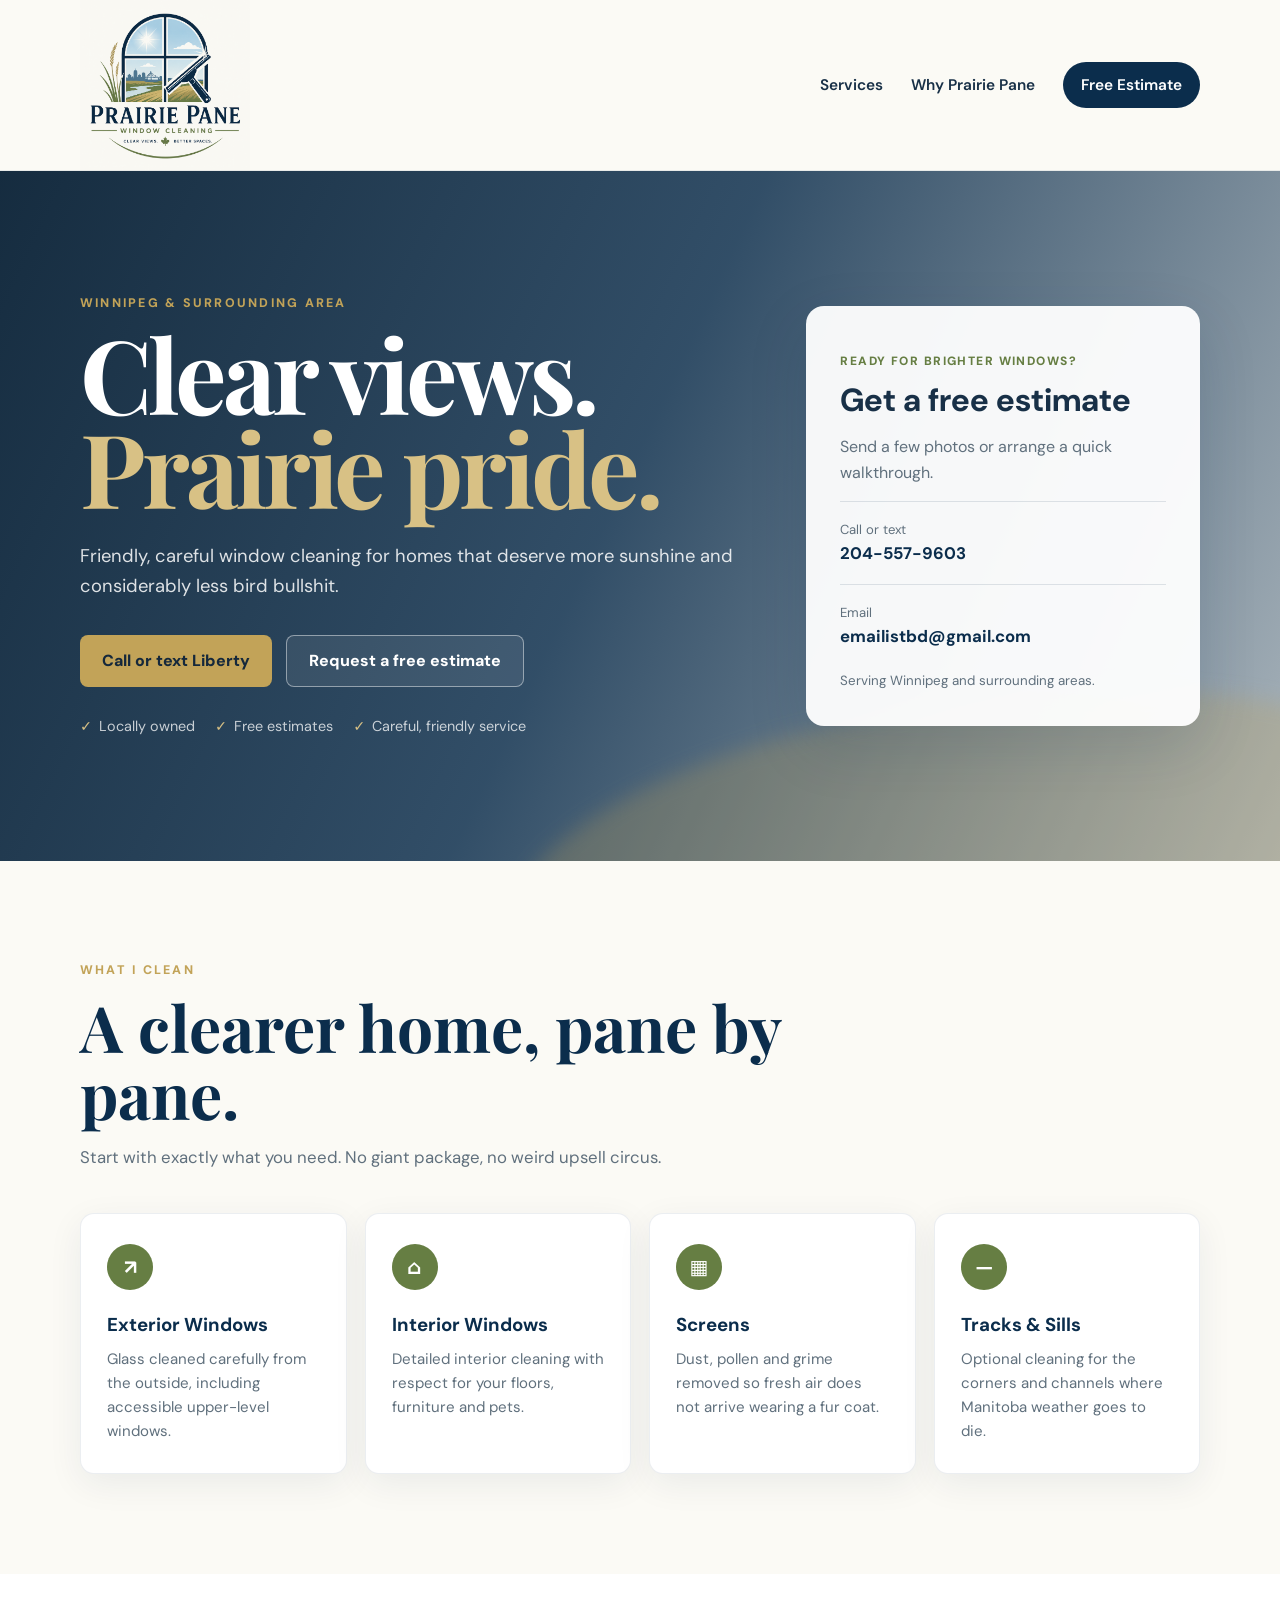
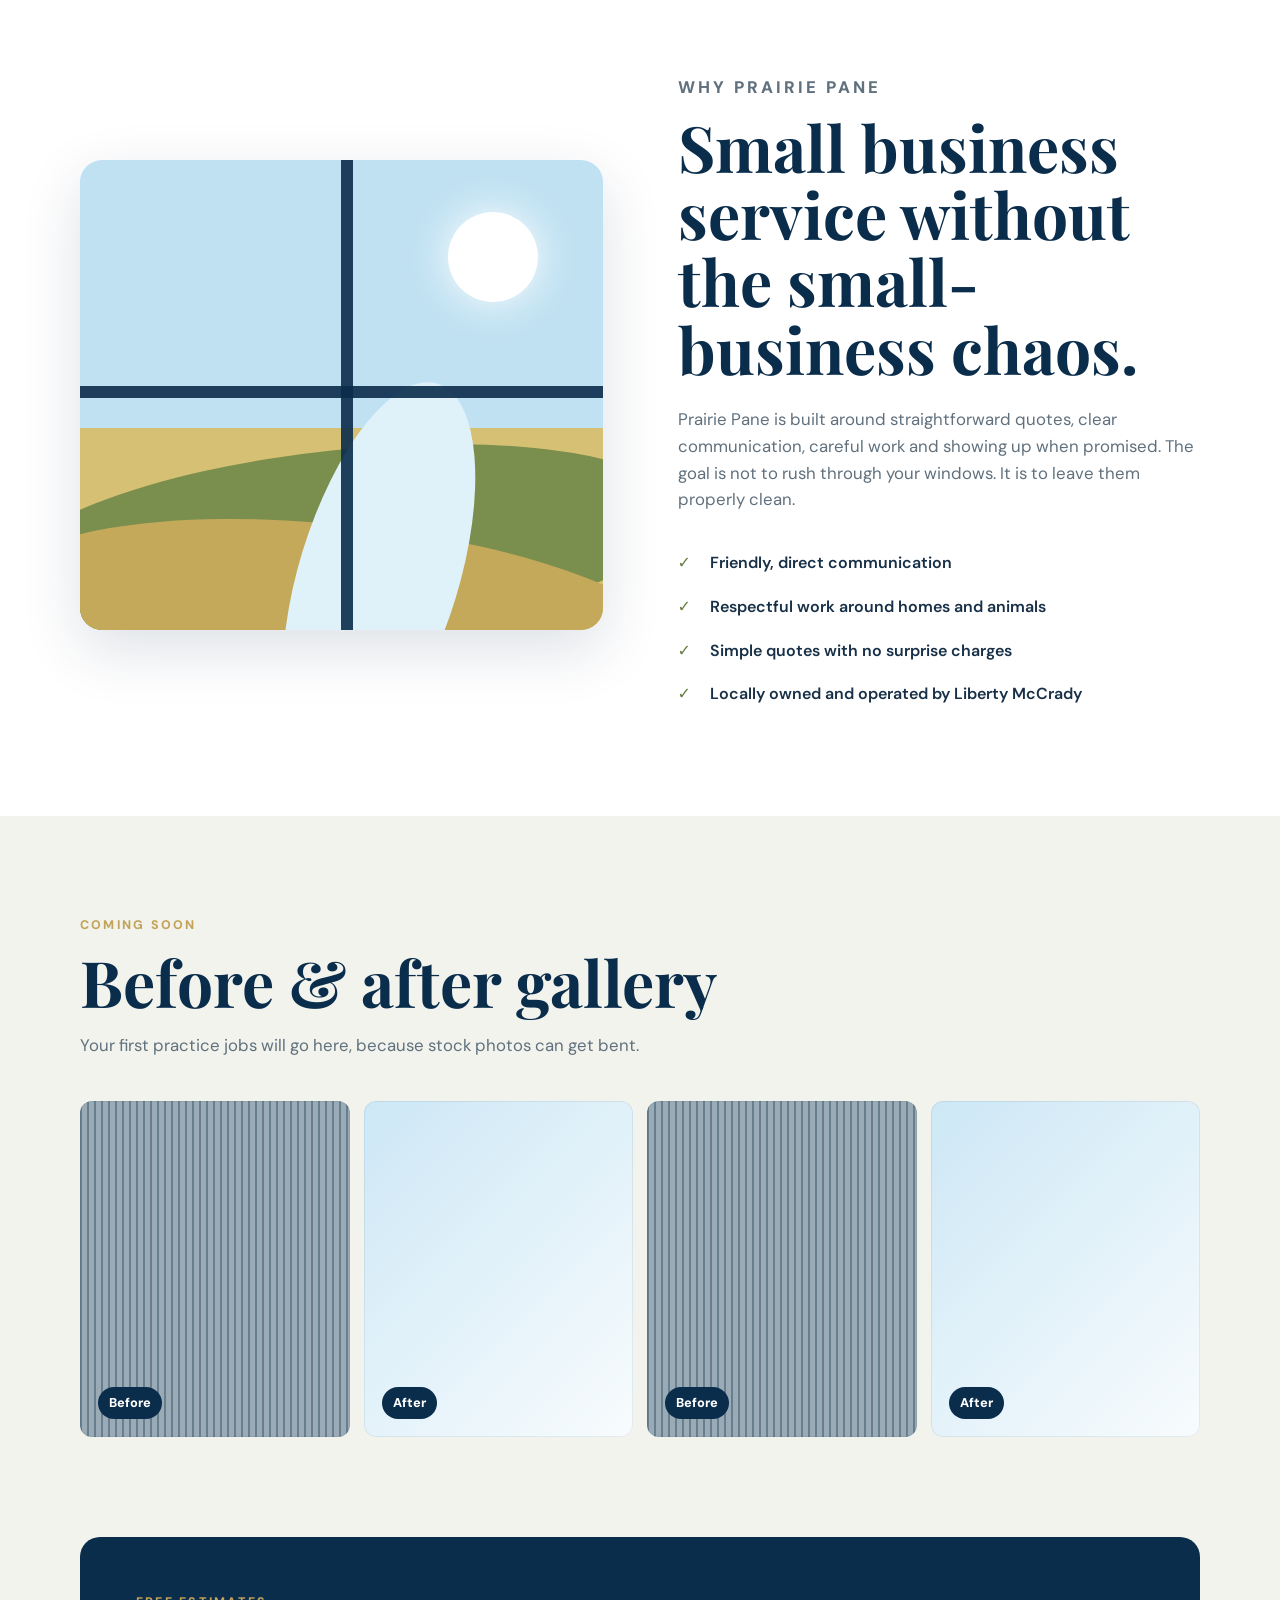
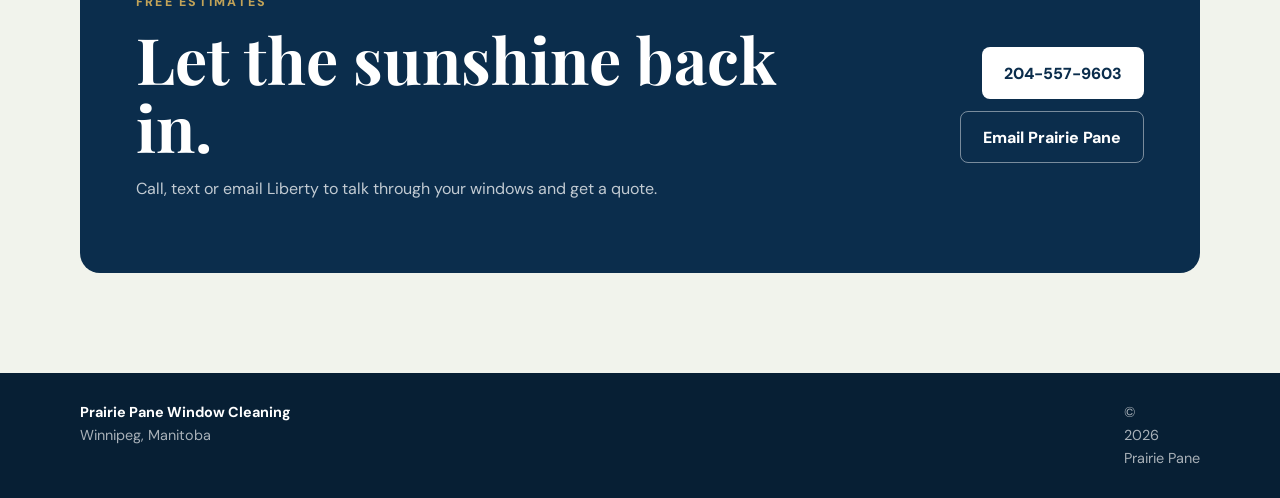
==== index.html @ 8c01111d "Add files via upload" ====
<!doctype html>
<html lang="en">
<head>
  <meta charset="utf-8">
  <meta name="viewport" content="width=device-width, initial-scale=1">
  <title>Prairie Pane Window Cleaning | Winnipeg</title>
  <meta name="description" content="Friendly, professional residential window cleaning in Winnipeg and surrounding areas. Interior, exterior, screens and tracks. Free estimates.">
  <link rel="preconnect" href="https://fonts.googleapis.com">
  <link rel="preconnect" href="https://fonts.gstatic.com" crossorigin>
  <link href="https://fonts.googleapis.com/css2?family=DM+Sans:wght@400;500;600;700&family=Playfair+Display:wght@700&display=swap" rel="stylesheet">
  <link rel="stylesheet" href="styles.css">
</head>
<body>
  <header class="site-header">
    <div class="shell nav-wrap">
      <a class="brand" href="#top" aria-label="Prairie Pane home">
        <img src="prairie-pane-logo.png" alt="Prairie Pane Window Cleaning logo">
      </a>
      <nav aria-label="Primary navigation">
        <a href="#services">Services</a>
        <a href="#about">Why Prairie Pane</a>
        <a href="#contact" class="nav-cta">Free Estimate</a>
      </nav>
    </div>
  </header>

  <main id="top">
    <section class="hero">
      <div class="hero-overlay"></div>
      <div class="shell hero-grid">
        <div class="hero-copy">
          <p class="eyebrow">Winnipeg & surrounding area</p>
          <h1>Clear views.<br><span>Prairie pride.</span></h1>
          <p class="hero-text">
            Friendly, careful window cleaning for homes that deserve more sunshine
            and considerably less bird bullshit.
          </p>
          <div class="hero-actions">
            <a class="button primary" href="tel:+12045579603">Call or text Liberty</a>
            <a class="button secondary" href="#contact">Request a free estimate</a>
          </div>
          <div class="trust-row" aria-label="Business highlights">
            <span>Locally owned</span>
            <span>Free estimates</span>
            <span>Careful, friendly service</span>
          </div>
        </div>

        <aside class="quote-card" aria-label="Contact Prairie Pane">
          <p class="quote-kicker">Ready for brighter windows?</p>
          <h2>Get a free estimate</h2>
          <p>Send a few photos or arrange a quick walkthrough.</p>
          <a class="contact-line" href="tel:+12045579603">
            <span>Call or text</span>
            <strong>204-557-9603</strong>
          </a>
          <a class="contact-line" href="mailto:emailistbd@gmail.com">
            <span>Email</span>
            <strong>emailistbd@gmail.com</strong>
          </a>
          <small>Serving Winnipeg and surrounding areas.</small>
        </aside>
      </div>
    </section>

    <section class="services section" id="services">
      <div class="shell">
        <p class="eyebrow">What I clean</p>
        <div class="section-heading">
          <h2>A clearer home, pane by pane.</h2>
          <p>Start with exactly what you need. No giant package, no weird upsell circus.</p>
        </div>

        <div class="service-grid">
          <article class="service-card">
            <div class="icon">↗</div>
            <h3>Exterior Windows</h3>
            <p>Glass cleaned carefully from the outside, including accessible upper-level windows.</p>
          </article>
          <article class="service-card">
            <div class="icon">⌂</div>
            <h3>Interior Windows</h3>
            <p>Detailed interior cleaning with respect for your floors, furniture and pets.</p>
          </article>
          <article class="service-card">
            <div class="icon">▦</div>
            <h3>Screens</h3>
            <p>Dust, pollen and grime removed so fresh air does not arrive wearing a fur coat.</p>
          </article>
          <article class="service-card">
            <div class="icon">—</div>
            <h3>Tracks & Sills</h3>
            <p>Optional cleaning for the corners and channels where Manitoba weather goes to die.</p>
          </article>
        </div>
      </div>
    </section>

    <section class="about section" id="about">
      <div class="shell about-grid">
        <div class="about-art" aria-hidden="true">
          <div class="sun"></div>
          <div class="field field-one"></div>
          <div class="field field-two"></div>
          <div class="river"></div>
          <div class="window-lines"></div>
        </div>
        <div class="about-copy">
          <p class="eyebrow">Why Prairie Pane</p>
          <h2>Small business service without the small-business chaos.</h2>
          <p>
            Prairie Pane is built around straightforward quotes, clear communication,
            careful work and showing up when promised. The goal is not to rush through
            your windows. It is to leave them properly clean.
          </p>
          <ul class="check-list">
            <li>Friendly, direct communication</li>
            <li>Respectful work around homes and animals</li>
            <li>Simple quotes with no surprise charges</li>
            <li>Locally owned and operated by Liberty McCrady</li>
          </ul>
        </div>
      </div>
    </section>

    <section class="gallery section">
      <div class="shell">
        <p class="eyebrow">Coming soon</p>
        <div class="section-heading">
          <h2>Before & after gallery</h2>
          <p>Your first practice jobs will go here, because stock photos can get bent.</p>
        </div>
        <div class="gallery-grid">
          <div class="placeholder"><span>Before</span></div>
          <div class="placeholder clean"><span>After</span></div>
          <div class="placeholder"><span>Before</span></div>
          <div class="placeholder clean"><span>After</span></div>
        </div>
      </div>
    </section>

    <section class="contact section" id="contact">
      <div class="shell contact-box">
        <div>
          <p class="eyebrow">Free estimates</p>
          <h2>Let the sunshine back in.</h2>
          <p>Call, text or email Liberty to talk through your windows and get a quote.</p>
        </div>
        <div class="contact-actions">
          <a class="button light" href="tel:+12045579603">204-557-9603</a>
          <a class="button outline-light" href="mailto:emailistbd@gmail.com">Email Prairie Pane</a>
        </div>
      </div>
    </section>
  </main>

  <footer>
    <div class="shell footer-wrap">
      <div>
        <strong>Prairie Pane Window Cleaning</strong>
        <span>Winnipeg, Manitoba</span>
      </div>
      <div>
        <span>© <span id="year"></span> Prairie Pane</span>
      </div>
    </div>
  </footer>

  <script>
    document.getElementById('year').textContent = new Date().getFullYear();
  </script>
</body>
</html>
---- styles.css ----
:root {
  --navy: #0b2d4c;
  --navy-2: #123c61;
  --green: #667e43;
  --gold: #c2a358;
  --sky: #dfeff8;
  --cream: #fbfaf5;
  --ink: #183047;
  --muted: #60707d;
  --white: #ffffff;
  --shadow: 0 20px 60px rgba(11, 45, 76, .14);
}

* { box-sizing: border-box; }

html { scroll-behavior: smooth; }

body {
  margin: 0;
  font-family: "DM Sans", system-ui, sans-serif;
  color: var(--ink);
  background: var(--cream);
  line-height: 1.6;
}

img { max-width: 100%; }

a { color: inherit; }

.shell {
  width: min(1120px, calc(100% - 40px));
  margin: 0 auto;
}

.site-header {
  position: sticky;
  top: 0;
  z-index: 50;
  background: rgba(251, 250, 245, .94);
  border-bottom: 1px solid rgba(11, 45, 76, .08);
  backdrop-filter: blur(12px);
}

.nav-wrap {
  min-height: 82px;
  display: flex;
  align-items: center;
  justify-content: space-between;
  gap: 30px;
}

.brand img {
  width: 170px;
  display: block;
  mix-blend-mode: multiply;
}

nav {
  display: flex;
  align-items: center;
  gap: 28px;
}

nav a {
  text-decoration: none;
  font-weight: 600;
  font-size: .96rem;
}

.nav-cta {
  padding: 11px 18px;
  color: var(--white);
  background: var(--navy);
  border-radius: 999px;
}

.hero {
  position: relative;
  overflow: hidden;
  background:
    linear-gradient(115deg, rgba(7,31,52,.94) 0%, rgba(11,45,76,.84) 48%, rgba(11,45,76,.34) 100%),
    url("https://images.unsplash.com/photo-1500382017468-9049fed747ef?auto=format&fit=crop&w=1900&q=85") center/cover;
  color: white;
}

.hero::after {
  content: "";
  position: absolute;
  inset: auto -12% -160px 40%;
  height: 320px;
  background: rgba(194,163,88,.25);
  transform: rotate(-8deg);
  border-radius: 50%;
  filter: blur(10px);
}

.hero-grid {
  min-height: 690px;
  padding: 90px 0;
  display: grid;
  grid-template-columns: 1.25fr .75fr;
  gap: 70px;
  align-items: center;
  position: relative;
  z-index: 2;
}

.eyebrow {
  margin: 0 0 12px;
  color: var(--gold);
  text-transform: uppercase;
  letter-spacing: .18em;
  font-size: .78rem;
  font-weight: 800;
}

.hero h1,
.section h2 {
  font-family: "Playfair Display", Georgia, serif;
}

.hero h1 {
  margin: 0;
  font-size: clamp(3.6rem, 8vw, 6.7rem);
  line-height: .92;
  letter-spacing: -.04em;
}

.hero h1 span { color: #d8c185; }

.hero-text {
  max-width: 670px;
  margin: 28px 0 0;
  color: rgba(255,255,255,.85);
  font-size: 1.15rem;
}

.hero-actions {
  margin-top: 34px;
  display: flex;
  flex-wrap: wrap;
  gap: 14px;
}

.button {
  display: inline-flex;
  justify-content: center;
  align-items: center;
  min-height: 52px;
  padding: 0 22px;
  border-radius: 8px;
  text-decoration: none;
  font-weight: 800;
}

.primary { background: var(--gold); color: #15283b; }
.secondary { border: 1px solid rgba(255,255,255,.45); color: white; background: rgba(255,255,255,.08); }

.trust-row {
  display: flex;
  flex-wrap: wrap;
  gap: 20px;
  margin-top: 28px;
  color: rgba(255,255,255,.75);
  font-size: .9rem;
}

.trust-row span::before {
  content: "✓";
  color: #d8c185;
  margin-right: 7px;
  font-weight: 900;
}

.quote-card {
  padding: 34px;
  color: var(--ink);
  background: rgba(255,255,255,.95);
  border-radius: 18px;
  box-shadow: var(--shadow);
}

.quote-card h2 { margin: 5px 0 7px; font-size: 2rem; line-height: 1.1; }
.quote-card > p { color: var(--muted); }
.quote-kicker { color: var(--green) !important; font-weight: 800; text-transform: uppercase; font-size: .75rem; letter-spacing: .12em; }

.contact-line {
  display: block;
  padding: 17px 0;
  text-decoration: none;
  border-top: 1px solid rgba(11,45,76,.12);
}

.contact-line span,
.contact-line strong { display: block; }
.contact-line span { color: var(--muted); font-size: .82rem; }
.contact-line strong { color: var(--navy); font-size: 1.05rem; }

.quote-card small { color: var(--muted); }

.section { padding: 100px 0; }

.section-heading {
  max-width: 740px;
  margin-bottom: 42px;
}

.section h2 {
  margin: 0;
  color: var(--navy);
  font-size: clamp(2.3rem, 5vw, 4rem);
  line-height: 1.05;
}

.section-heading p,
.about-copy > p {
  color: var(--muted);
  font-size: 1.05rem;
}

.service-grid {
  display: grid;
  grid-template-columns: repeat(4, 1fr);
  gap: 18px;
}

.service-card {
  padding: 30px 26px;
  background: white;
  border: 1px solid rgba(11,45,76,.08);
  border-radius: 14px;
  box-shadow: 0 10px 35px rgba(11,45,76,.07);
}

.service-card .icon {
  width: 46px;
  height: 46px;
  display: grid;
  place-items: center;
  color: white;
  background: var(--green);
  border-radius: 50%;
  font-size: 1.25rem;
  font-weight: 800;
}

.service-card h3 { margin: 20px 0 7px; color: var(--navy); }
.service-card p { margin: 0; color: var(--muted); font-size: .94rem; }

.about { background: white; }

.about-grid {
  display: grid;
  grid-template-columns: 1fr 1fr;
  gap: 75px;
  align-items: center;
}

.about-art {
  position: relative;
  min-height: 470px;
  overflow: hidden;
  border-radius: 22px;
  background: linear-gradient(#bfe1f2 0 57%, #d5c073 57%);
  box-shadow: var(--shadow);
}

.sun {
  position: absolute;
  width: 90px;
  height: 90px;
  top: 52px;
  right: 65px;
  border-radius: 50%;
  background: white;
  box-shadow: 0 0 45px white;
}

.field {
  position: absolute;
  width: 130%;
  height: 190px;
  left: -15%;
  bottom: -45px;
  border-radius: 50%;
  transform: rotate(-6deg);
}

.field-one { background: #7a8f4d; bottom: -10px; }
.field-two { background: #c5a95b; bottom: -85px; transform: rotate(6deg); }

.river {
  position: absolute;
  width: 160px;
  height: 400px;
  left: 42%;
  bottom: -145px;
  background: #dff2fa;
  border-radius: 50%;
  transform: rotate(17deg);
}

.window-lines::before,
.window-lines::after {
  content: "";
  position: absolute;
  background: var(--navy);
  opacity: .9;
}

.window-lines::before { width: 12px; height: 100%; left: 50%; top: 0; }
.window-lines::after { height: 12px; width: 100%; left: 0; top: 48%; }

.about-copy h2 { margin-bottom: 24px; }

.check-list {
  list-style: none;
  padding: 0;
  margin: 28px 0 0;
}

.check-list li {
  position: relative;
  padding: 9px 0 9px 32px;
  font-weight: 600;
}

.check-list li::before {
  content: "✓";
  position: absolute;
  left: 0;
  color: var(--green);
  font-weight: 900;
}

.gallery { background: #f1f3ec; }

.gallery-grid {
  display: grid;
  grid-template-columns: repeat(4, 1fr);
  gap: 14px;
}

.placeholder {
  aspect-ratio: 4/5;
  border-radius: 12px;
  background:
    linear-gradient(rgba(11,45,76,.3), rgba(11,45,76,.3)),
    repeating-linear-gradient(90deg, #8fa2aa 0 2px, #d8e1e4 2px 7px);
  display: grid;
  place-items: end start;
  padding: 18px;
  box-shadow: inset 0 0 0 1px rgba(11,45,76,.08);
}

.placeholder.clean {
  background:
    linear-gradient(rgba(255,255,255,.1), rgba(255,255,255,.1)),
    linear-gradient(135deg, #c7e5f4, #f7fbfd);
}

.placeholder span {
  padding: 6px 11px;
  border-radius: 999px;
  color: white;
  background: var(--navy);
  font-size: .8rem;
  font-weight: 800;
}

.contact { padding-top: 0; background: #f1f3ec; }

.contact-box {
  padding: 56px;
  border-radius: 20px;
  background: var(--navy);
  color: white;
  display: flex;
  justify-content: space-between;
  gap: 30px;
  align-items: center;
}

.contact-box h2 { color: white; }
.contact-box p:not(.eyebrow) { color: rgba(255,255,255,.75); }

.contact-actions {
  display: flex;
  flex-wrap: wrap;
  gap: 12px;
  justify-content: flex-end;
}

.light { background: white; color: var(--navy); }
.outline-light { border: 1px solid rgba(255,255,255,.45); color: white; }

footer {
  padding: 28px 0;
  background: #071f34;
  color: rgba(255,255,255,.65);
  font-size: .9rem;
}

.footer-wrap {
  display: flex;
  justify-content: space-between;
  gap: 20px;
}

.footer-wrap strong,
.footer-wrap span { display: block; }
.footer-wrap strong { color: white; }

@media (max-width: 880px) {
  nav a:not(.nav-cta) { display: none; }
  .hero-grid,
  .about-grid { grid-template-columns: 1fr; }
  .hero-grid { gap: 35px; padding: 70px 0; }
  .service-grid,
  .gallery-grid { grid-template-columns: repeat(2, 1fr); }
  .contact-box { align-items: flex-start; flex-direction: column; }
  .contact-actions { justify-content: flex-start; }
}

@media (max-width: 560px) {
  .shell { width: min(100% - 28px, 1120px); }
  .brand img { width: 135px; }
  .nav-wrap { min-height: 70px; }
  .nav-cta { padding: 9px 13px; font-size: .84rem; }
  .hero h1 { font-size: 3.4rem; }
  .service-grid,
  .gallery-grid { grid-template-columns: 1fr; }
  .section { padding: 75px 0; }
  .about-art { min-height: 360px; }
  .contact-box { padding: 36px 25px; }
  .footer-wrap { flex-direction: column; }
}
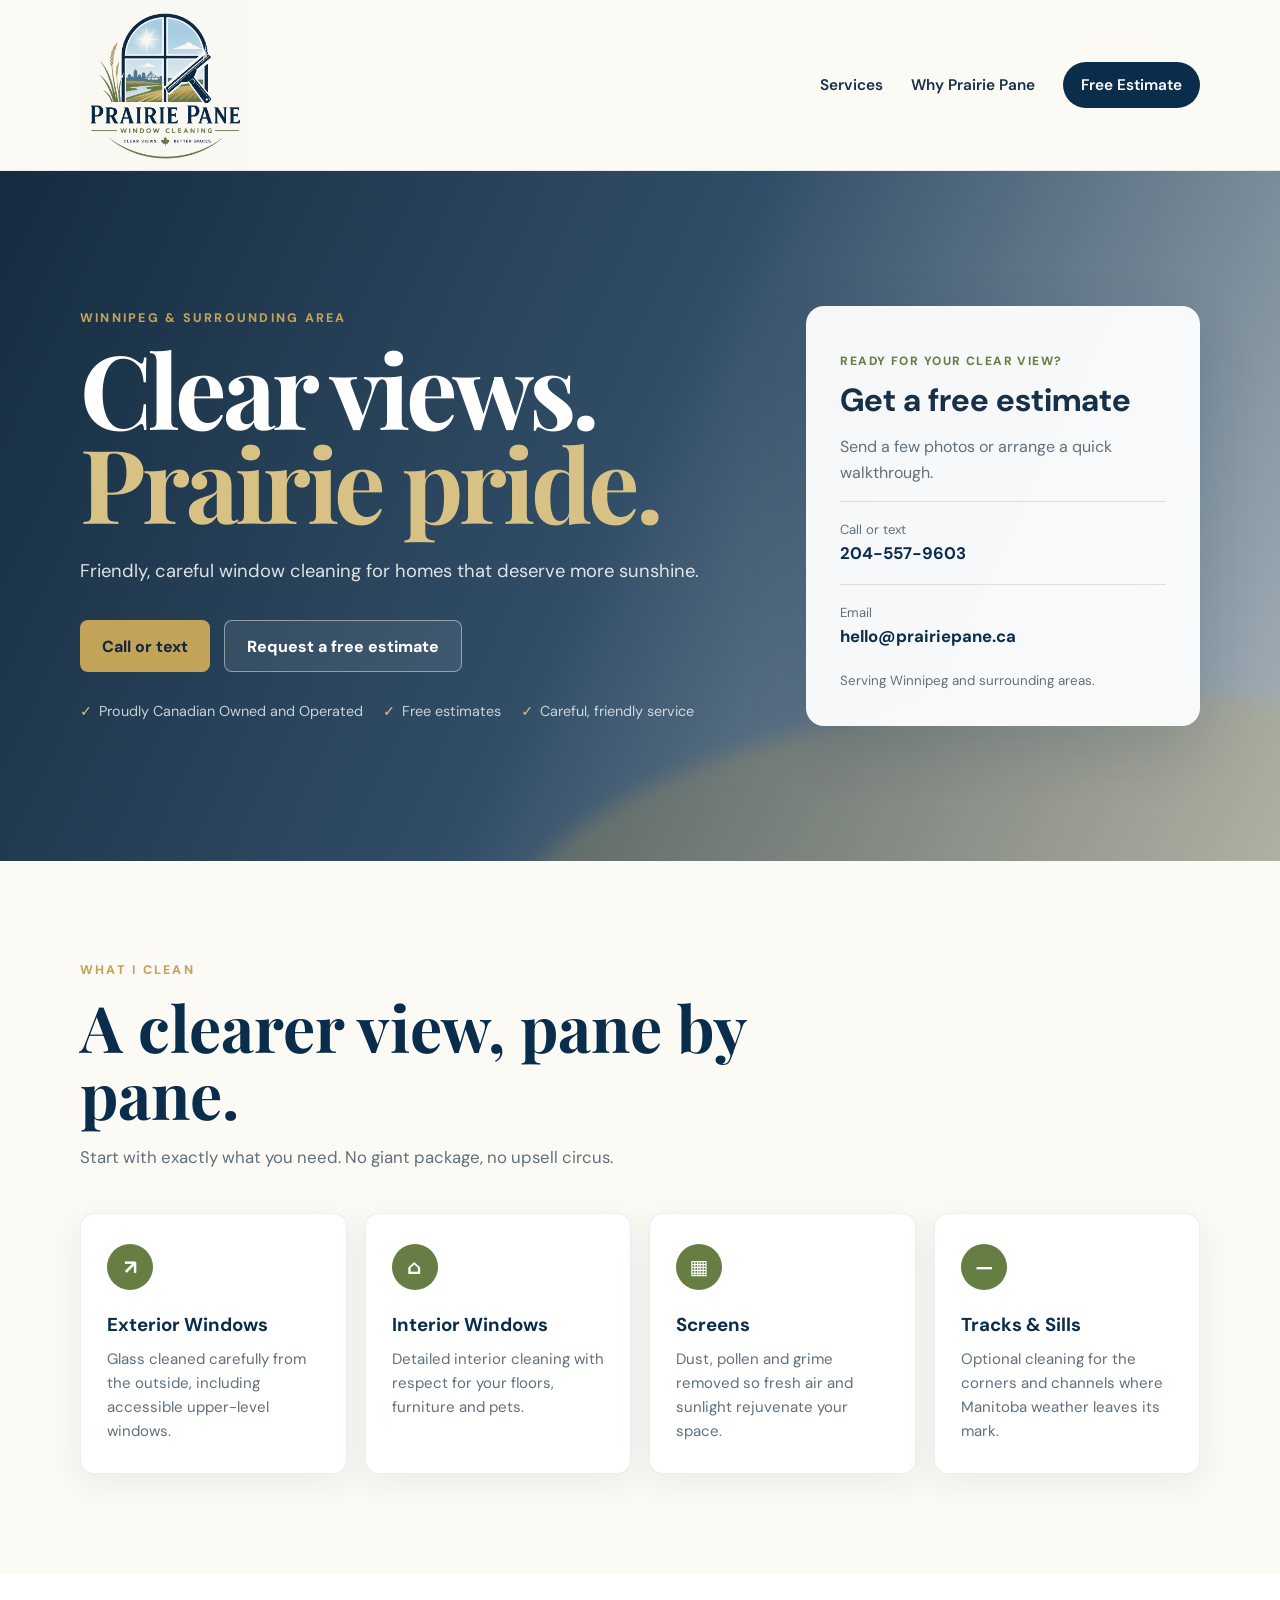
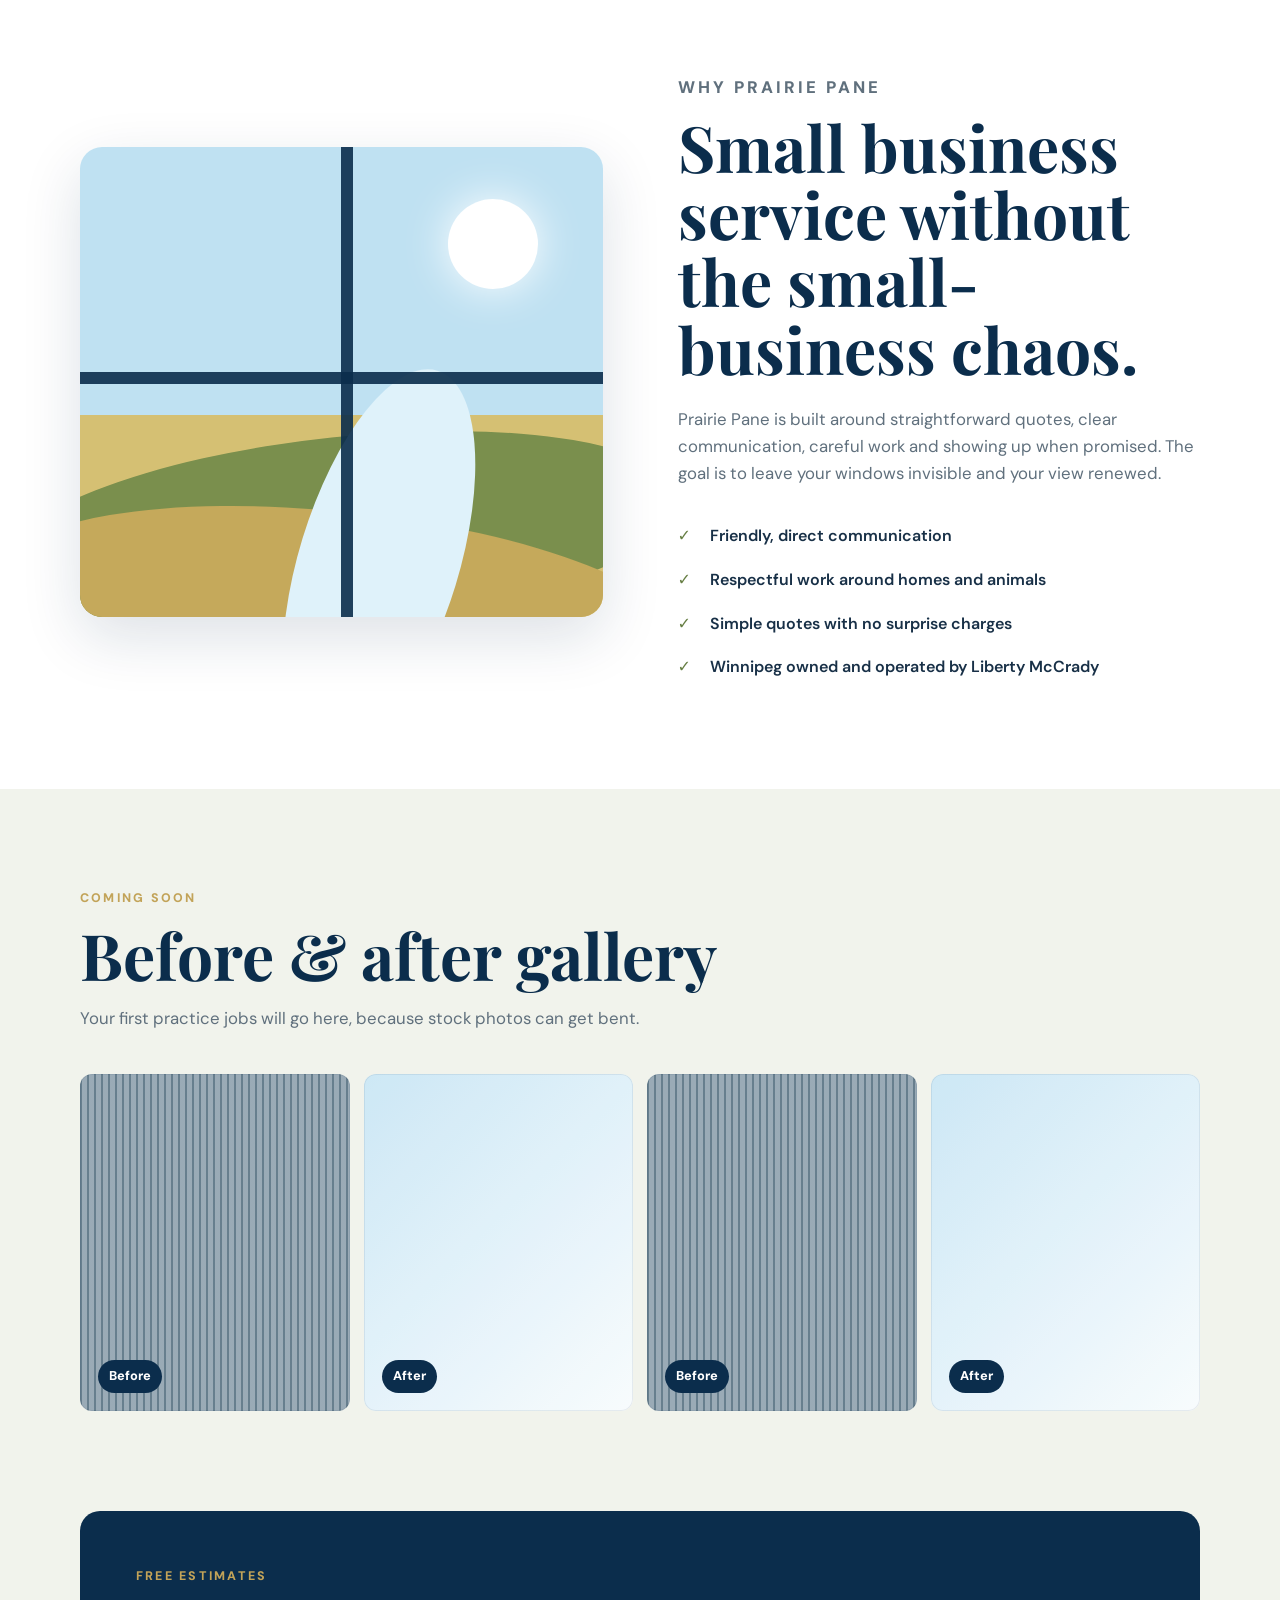
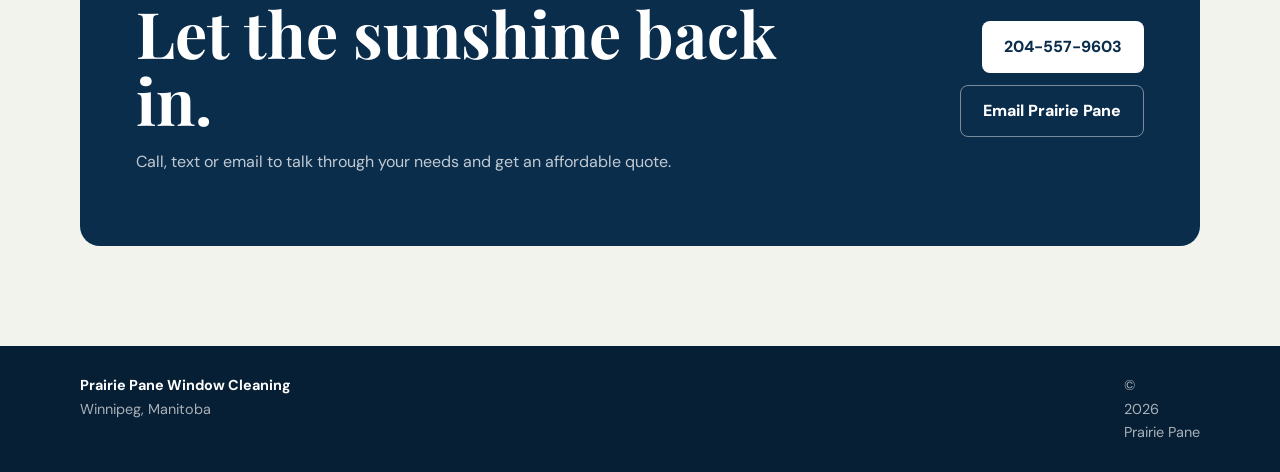
==== commit 13ea8855: "Add files via upload" ====
--- a/index.html
+++ b/index.html
@@ -4,7 +4,7 @@
   <meta charset="utf-8">
   <meta name="viewport" content="width=device-width, initial-scale=1">
   <title>Prairie Pane Window Cleaning | Winnipeg</title>
-  <meta name="description" content="Friendly, professional residential window cleaning in Winnipeg and surrounding areas. Interior, exterior, screens and tracks. Free estimates.">
+  <meta name="description" content="Friendly, professional window cleaning in Winnipeg and surrounding areas. Interior, exterior, screens and tracks. Free estimates.">
   <link rel="preconnect" href="https://fonts.googleapis.com">
   <link rel="preconnect" href="https://fonts.gstatic.com" crossorigin>
   <link href="https://fonts.googleapis.com/css2?family=DM+Sans:wght@400;500;600;700&family=Playfair+Display:wght@700&display=swap" rel="stylesheet">
@@ -32,31 +32,30 @@
           <p class="eyebrow">Winnipeg & surrounding area</p>
           <h1>Clear views.<br><span>Prairie pride.</span></h1>
           <p class="hero-text">
-            Friendly, careful window cleaning for homes that deserve more sunshine
-            and considerably less bird bullshit.
+            Friendly, careful window cleaning for homes that deserve more sunshine.
           </p>
           <div class="hero-actions">
-            <a class="button primary" href="tel:+12045579603">Call or text Liberty</a>
+            <a class="button primary" href="tel:+12045579603">Call or text</a>
             <a class="button secondary" href="#contact">Request a free estimate</a>
           </div>
           <div class="trust-row" aria-label="Business highlights">
-            <span>Locally owned</span>
+            <span>Proudly Canadian Owned and Operated</span>
             <span>Free estimates</span>
             <span>Careful, friendly service</span>
           </div>
         </div>
 
         <aside class="quote-card" aria-label="Contact Prairie Pane">
-          <p class="quote-kicker">Ready for brighter windows?</p>
+          <p class="quote-kicker">Ready for your clear view?</p>
           <h2>Get a free estimate</h2>
           <p>Send a few photos or arrange a quick walkthrough.</p>
           <a class="contact-line" href="tel:+12045579603">
             <span>Call or text</span>
             <strong>204-557-9603</strong>
           </a>
-          <a class="contact-line" href="mailto:emailistbd@gmail.com">
+          <a class="contact-line" href="mailto:hello@prairiepane.ca">
             <span>Email</span>
-            <strong>emailistbd@gmail.com</strong>
+            <strong>hello@prairiepane.ca</strong>
           </a>
           <small>Serving Winnipeg and surrounding areas.</small>
         </aside>
@@ -67,8 +66,8 @@
       <div class="shell">
         <p class="eyebrow">What I clean</p>
         <div class="section-heading">
-          <h2>A clearer home, pane by pane.</h2>
-          <p>Start with exactly what you need. No giant package, no weird upsell circus.</p>
+          <h2>A clearer view, pane by pane.</h2>
+          <p>Start with exactly what you need. No giant package, no upsell circus.</p>
         </div>
 
         <div class="service-grid">
@@ -85,12 +84,12 @@
           <article class="service-card">
             <div class="icon">▦</div>
             <h3>Screens</h3>
-            <p>Dust, pollen and grime removed so fresh air does not arrive wearing a fur coat.</p>
+            <p>Dust, pollen and grime removed so fresh air and sunlight rejuvenate your space.</p>
           </article>
           <article class="service-card">
             <div class="icon">—</div>
             <h3>Tracks & Sills</h3>
-            <p>Optional cleaning for the corners and channels where Manitoba weather goes to die.</p>
+            <p>Optional cleaning for the corners and channels where Manitoba weather leaves its mark.</p>
           </article>
         </div>
       </div>
@@ -110,14 +109,13 @@
           <h2>Small business service without the small-business chaos.</h2>
           <p>
             Prairie Pane is built around straightforward quotes, clear communication,
-            careful work and showing up when promised. The goal is not to rush through
-            your windows. It is to leave them properly clean.
+            careful work and showing up when promised. The goal is to leave your windows invisible and your view renewed.
           </p>
           <ul class="check-list">
             <li>Friendly, direct communication</li>
             <li>Respectful work around homes and animals</li>
             <li>Simple quotes with no surprise charges</li>
-            <li>Locally owned and operated by Liberty McCrady</li>
+            <li>Winnipeg owned and operated by Liberty McCrady</li>
           </ul>
         </div>
       </div>
@@ -144,11 +142,11 @@
         <div>
           <p class="eyebrow">Free estimates</p>
           <h2>Let the sunshine back in.</h2>
-          <p>Call, text or email Liberty to talk through your windows and get a quote.</p>
+          <p>Call, text or email to talk through your needs and get an affordable quote.</p>
         </div>
         <div class="contact-actions">
           <a class="button light" href="tel:+12045579603">204-557-9603</a>
-          <a class="button outline-light" href="mailto:emailistbd@gmail.com">Email Prairie Pane</a>
+          <a class="button outline-light" href="mailto:hello@prairiepane.ca">Email Prairie Pane</a>
         </div>
       </div>
     </section>
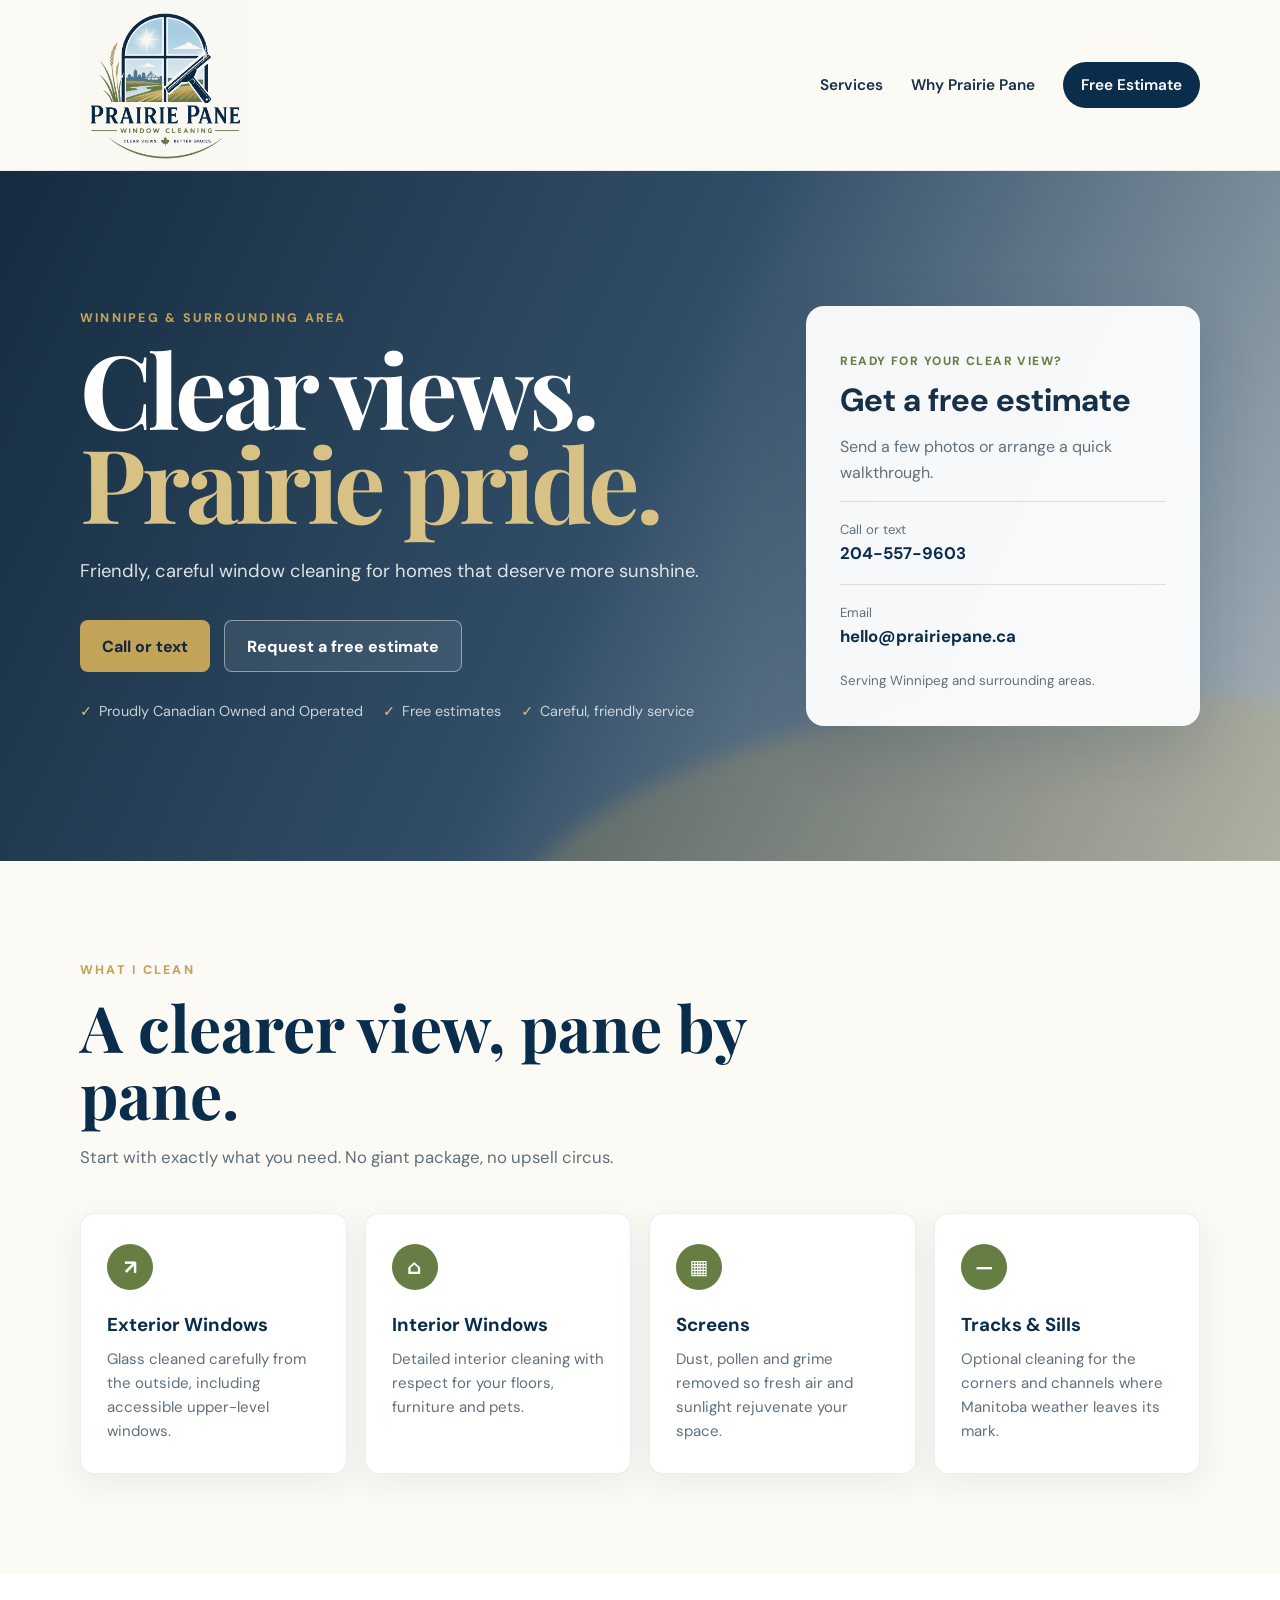
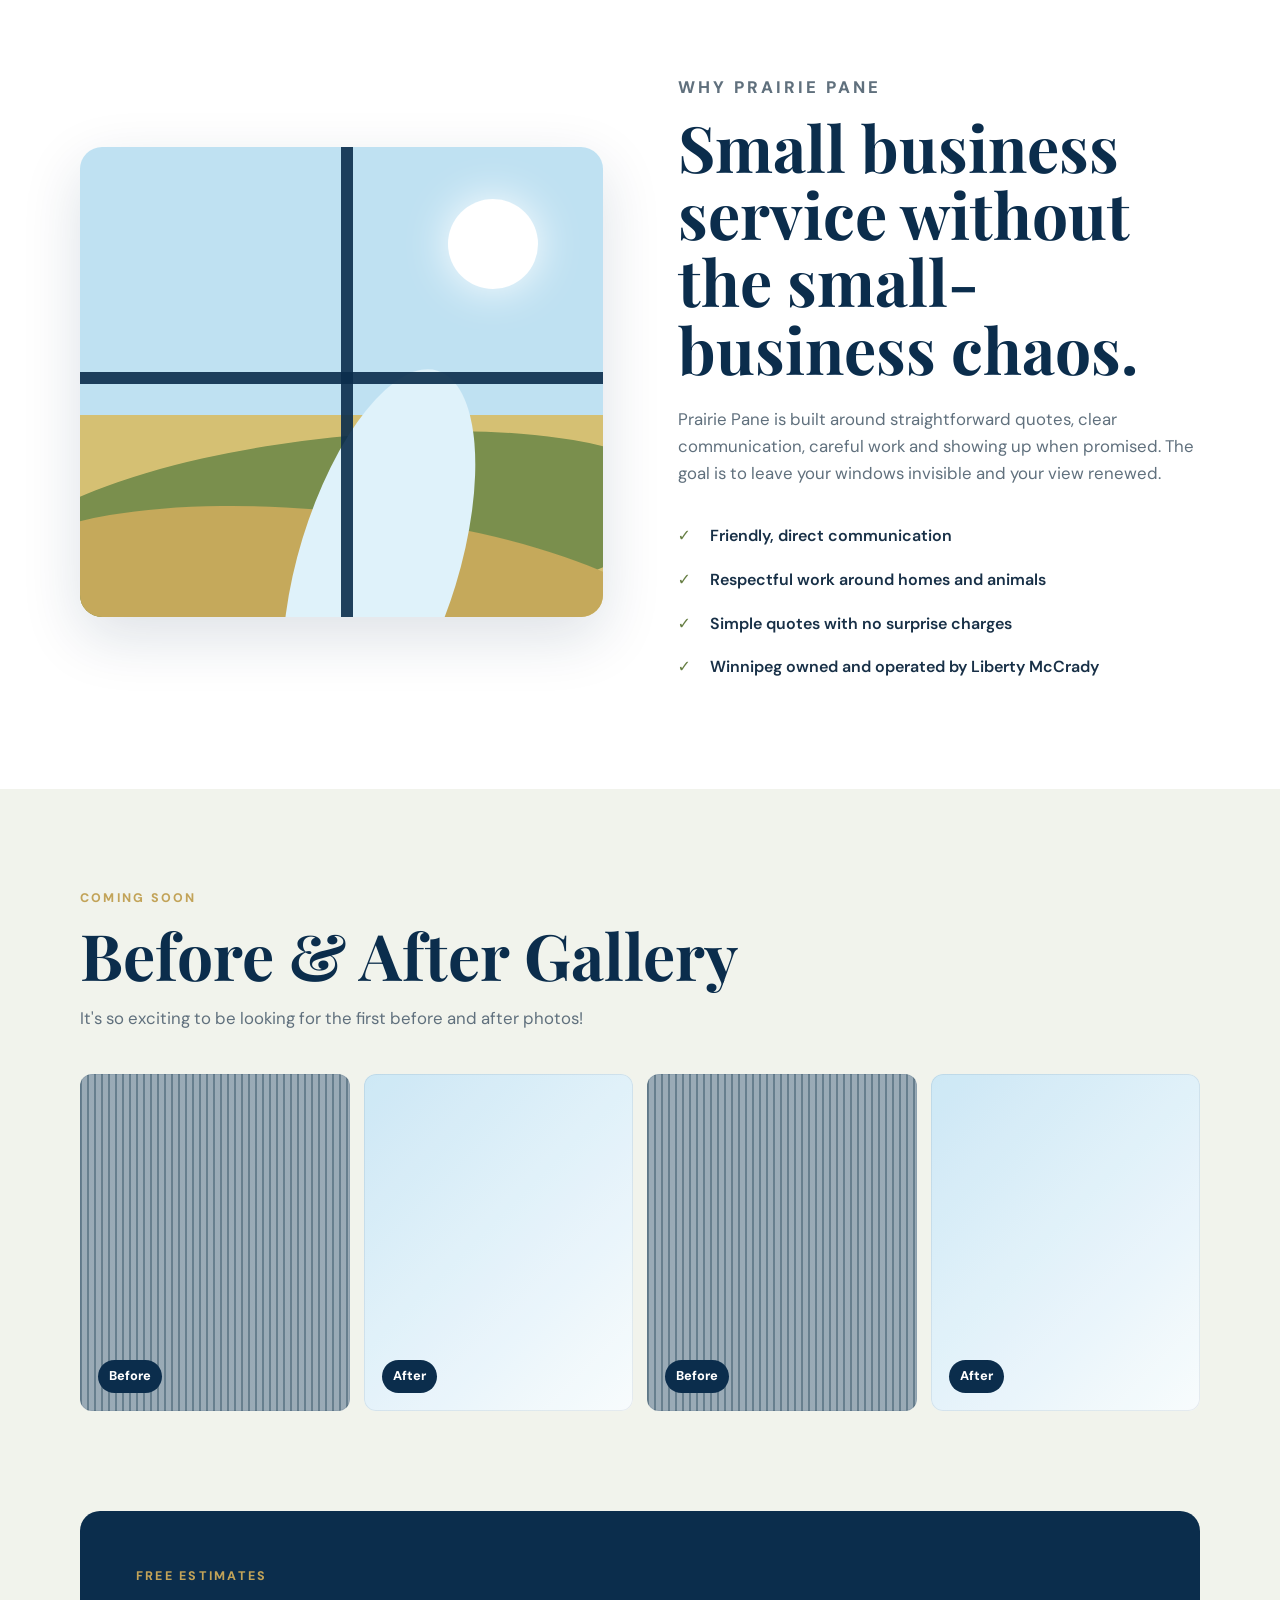
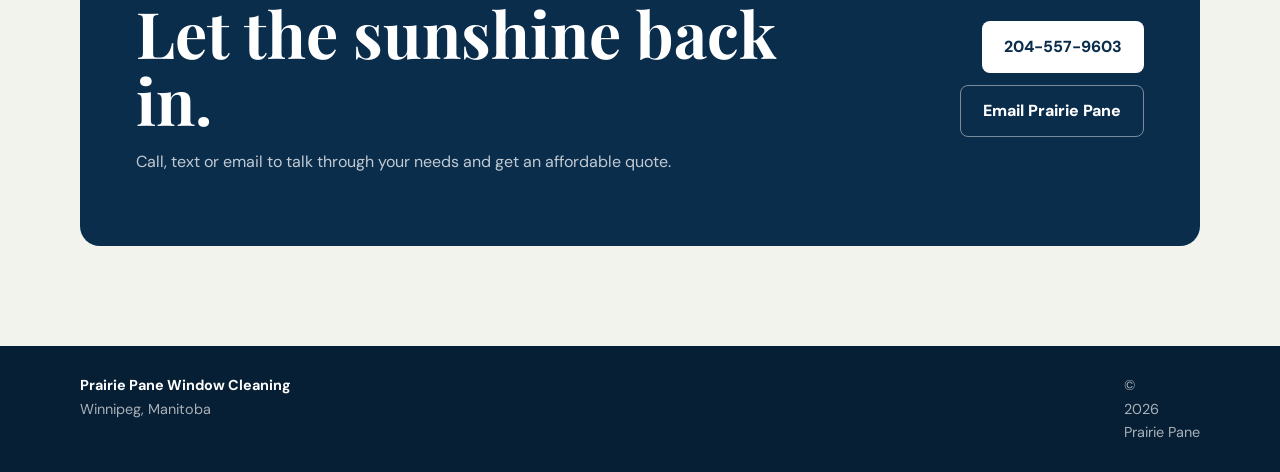
==== commit fd29e99b: "Add files via upload" ====
--- a/index.html
+++ b/index.html
@@ -123,10 +123,10 @@
 
     <section class="gallery section">
       <div class="shell">
-        <p class="eyebrow">Coming soon</p>
+        <p class="eyebrow">Coming Soon</p>
         <div class="section-heading">
-          <h2>Before & after gallery</h2>
-          <p>Your first practice jobs will go here, because stock photos can get bent.</p>
+          <h2>Before & After Gallery</h2>
+          <p>It's so exciting to be looking for the first before and after photos!</p>
         </div>
         <div class="gallery-grid">
           <div class="placeholder"><span>Before</span></div>
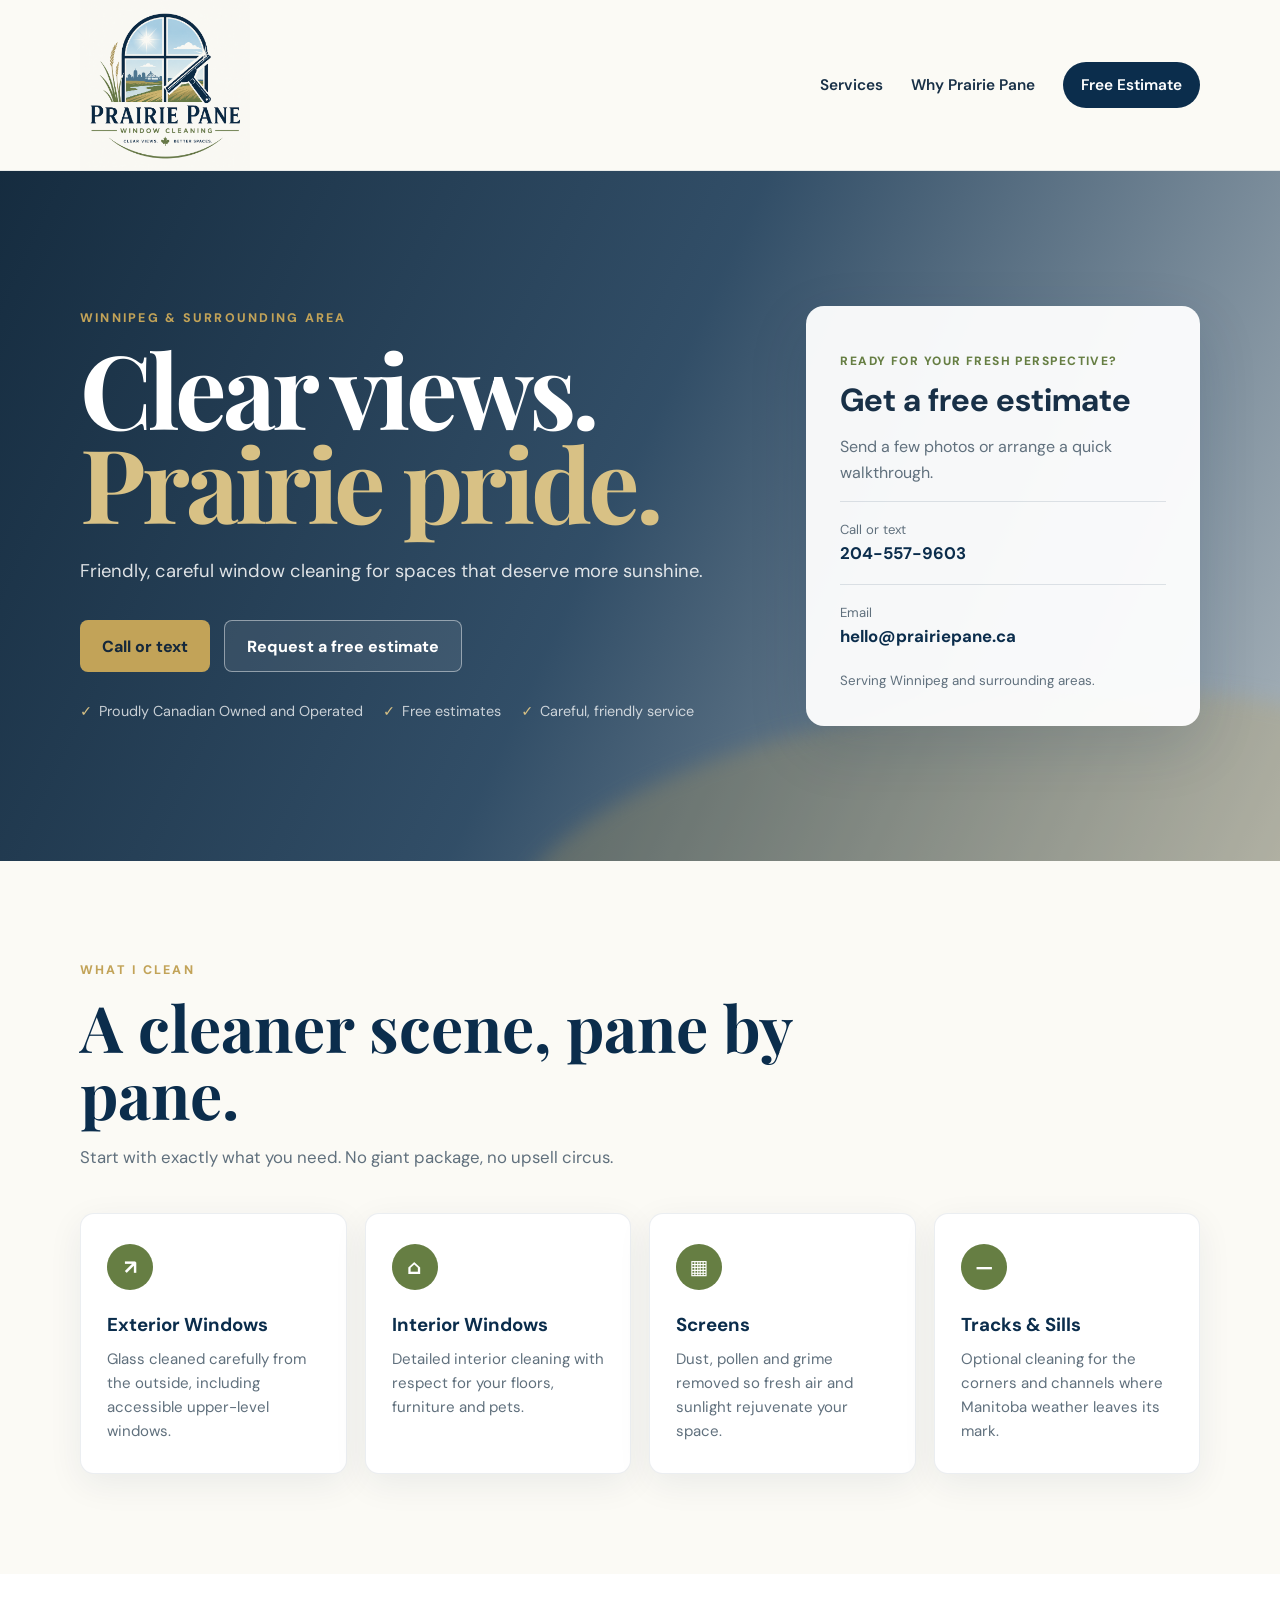
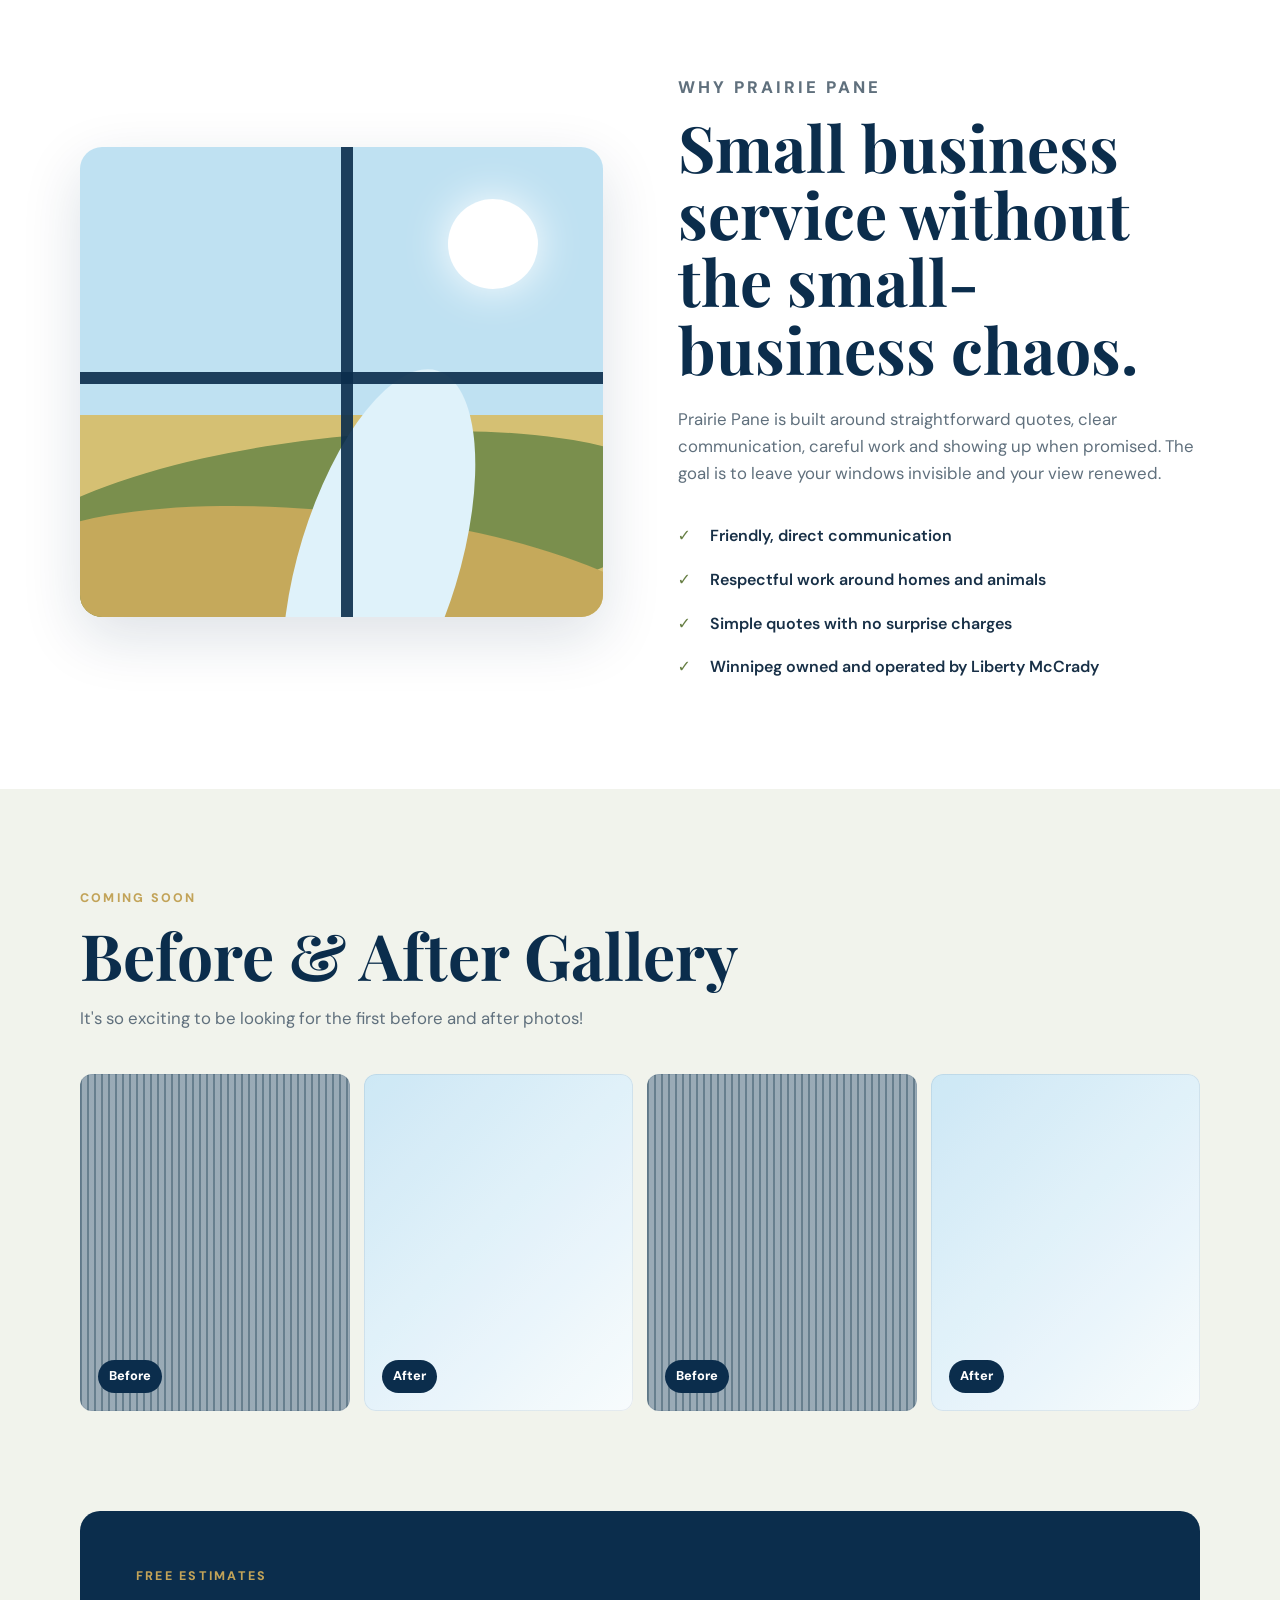
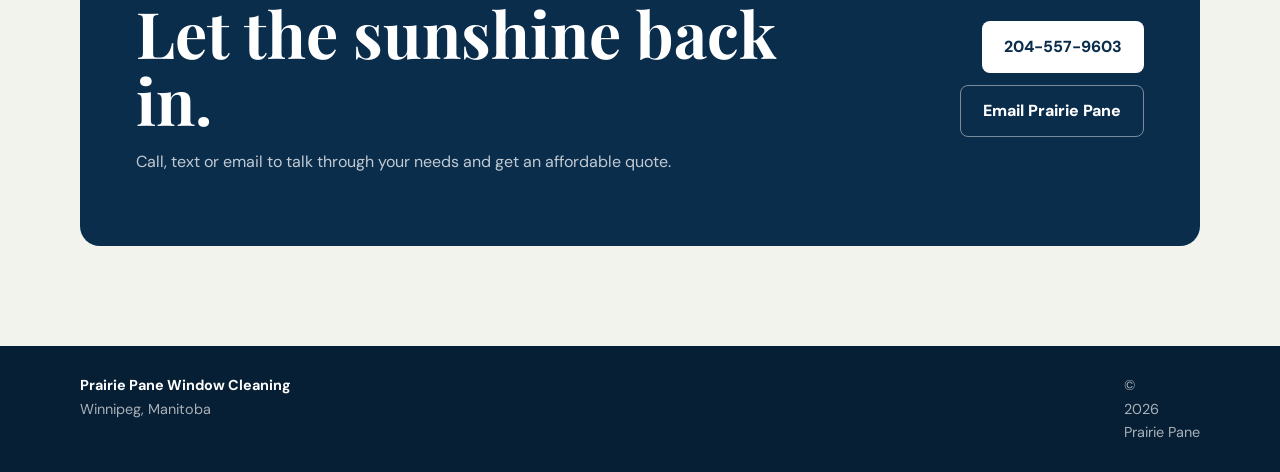
==== commit 9cf95f4d: "Add files via upload" ====
--- a/index.html
+++ b/index.html
@@ -32,7 +32,7 @@
           <p class="eyebrow">Winnipeg & surrounding area</p>
           <h1>Clear views.<br><span>Prairie pride.</span></h1>
           <p class="hero-text">
-            Friendly, careful window cleaning for homes that deserve more sunshine.
+            Friendly, careful window cleaning for spaces that deserve more sunshine.
           </p>
           <div class="hero-actions">
             <a class="button primary" href="tel:+12045579603">Call or text</a>
@@ -46,7 +46,7 @@
         </div>
 
         <aside class="quote-card" aria-label="Contact Prairie Pane">
-          <p class="quote-kicker">Ready for your clear view?</p>
+          <p class="quote-kicker">Ready for your fresh perspective?</p>
           <h2>Get a free estimate</h2>
           <p>Send a few photos or arrange a quick walkthrough.</p>
           <a class="contact-line" href="tel:+12045579603">
@@ -66,7 +66,7 @@
       <div class="shell">
         <p class="eyebrow">What I clean</p>
         <div class="section-heading">
-          <h2>A clearer view, pane by pane.</h2>
+          <h2>A cleaner scene, pane by pane.</h2>
           <p>Start with exactly what you need. No giant package, no upsell circus.</p>
         </div>
 
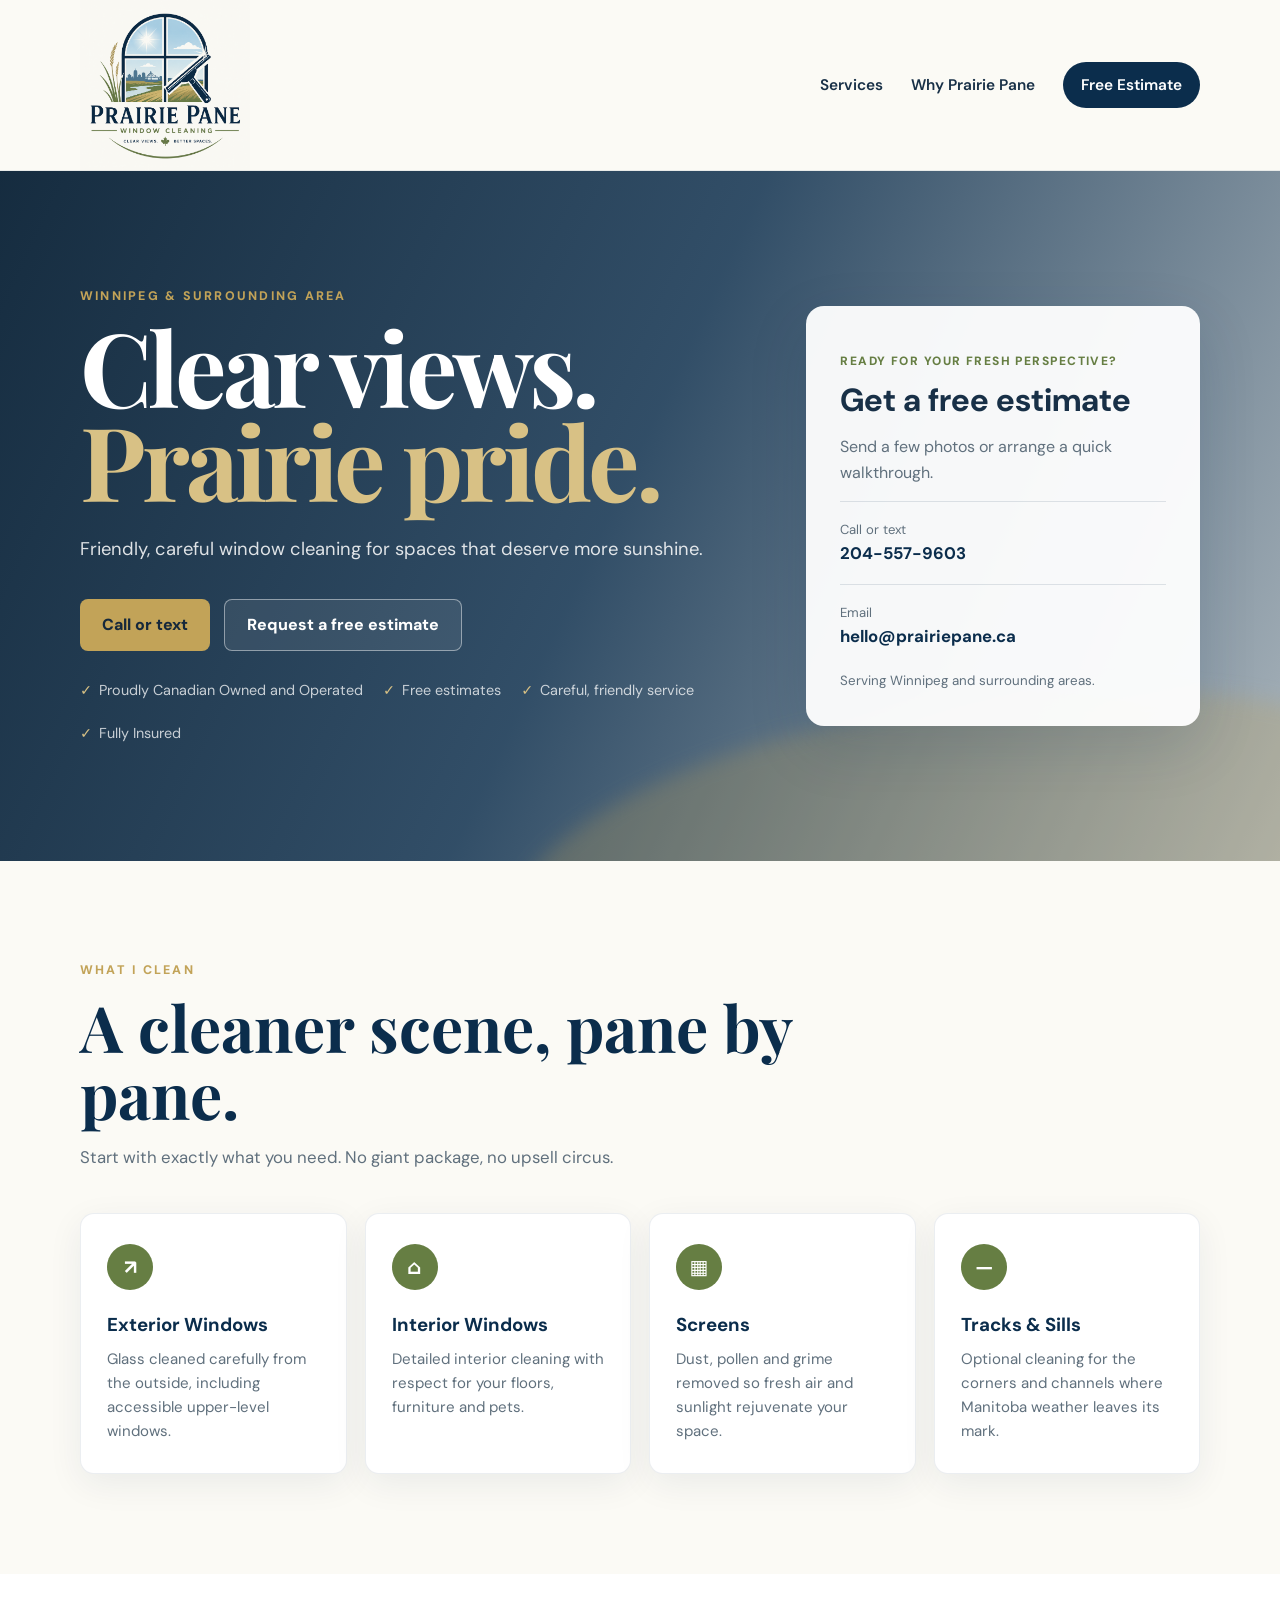
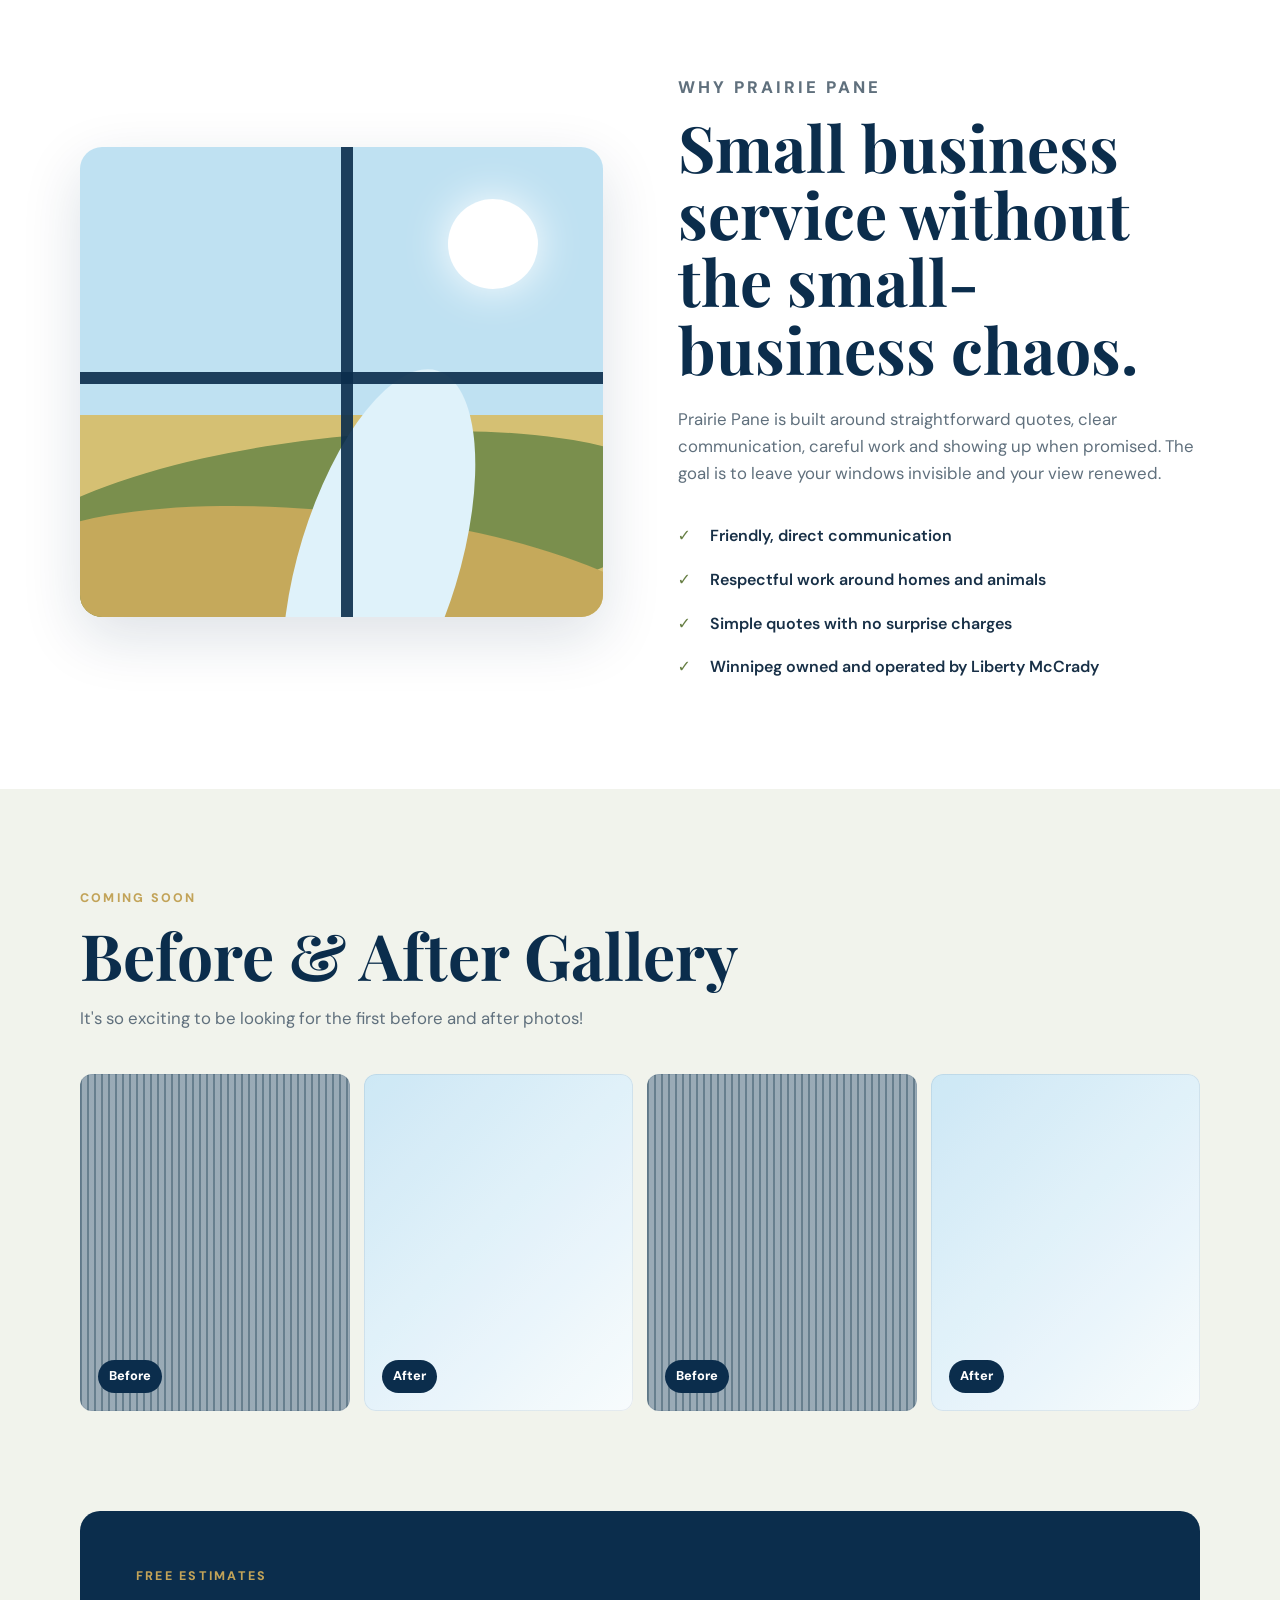
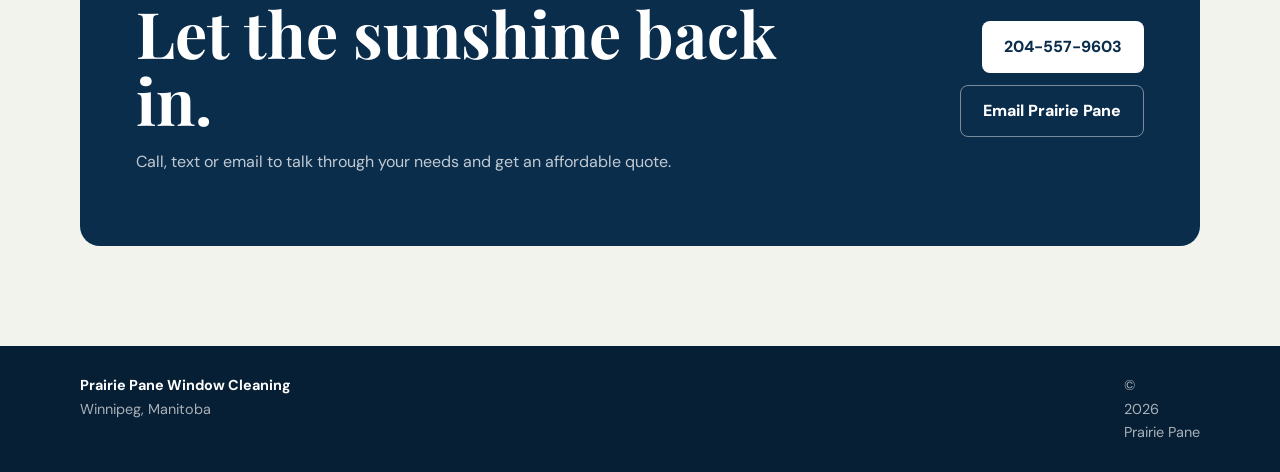
==== commit 7a8028d5: "Add files via upload" ====
--- a/index.html
+++ b/index.html
@@ -42,6 +42,8 @@
             <span>Proudly Canadian Owned and Operated</span>
             <span>Free estimates</span>
             <span>Careful, friendly service</span>
+	     <span>Fully Insured</span>
+
           </div>
         </div>
 
